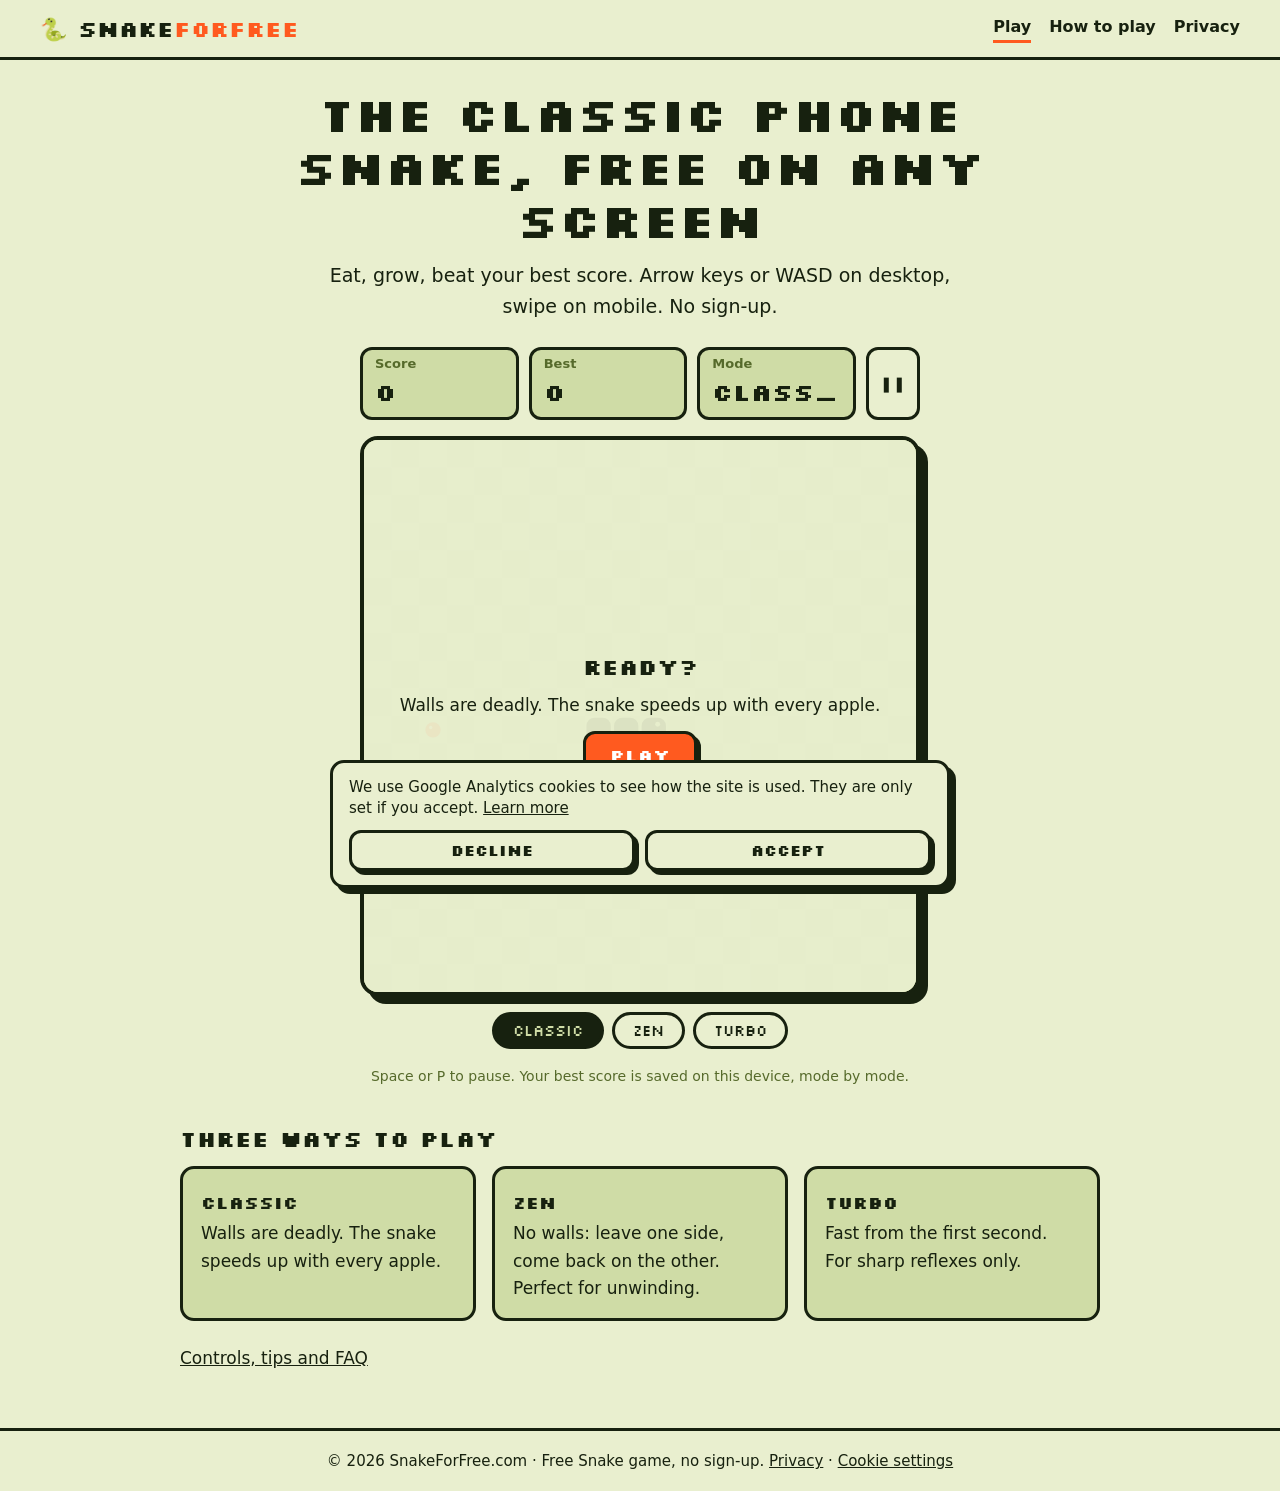
==== index.html @ 2b6e8872 "Add files via upload" ====
<!doctype html>
<html lang="en">
<head>
<meta charset="utf-8">
<meta name="viewport" content="width=device-width, initial-scale=1, viewport-fit=cover">
<title>Free Snake Game Online – Play Snake on Desktop & Mobile | SnakeForFree</title>
<meta name="description" content="Play the classic Snake game online for free: 3 modes, saved high scores, keyboard and touch controls. No sign-up, works on desktop and mobile.">
<link rel="canonical" href="https://snakeforfree.com/">
<meta name="theme-color" content="#e9efcf">
<meta property="og:type" content="website">
<meta property="og:title" content="Free Snake Game Online – Play Snake on Desktop & Mobile | SnakeForFree">
<meta property="og:description" content="Play the classic Snake game online for free: 3 modes, saved high scores, keyboard and touch controls. No sign-up, works on desktop and mobile.">
<meta property="og:url" content="https://snakeforfree.com/">
<meta name="twitter:card" content="summary">
<link rel="icon" href="data:image/svg+xml,<svg xmlns=%22http://www.w3.org/2000/svg%22 viewBox=%220 0 100 100%22><text y=%22.9em%22 font-size=%2290%22>🐍</text></svg>">
<link rel="preconnect" href="https://fonts.googleapis.com">
<link rel="preconnect" href="https://fonts.gstatic.com" crossorigin>
<link rel="stylesheet" href="https://fonts.googleapis.com/css2?family=Silkscreen:wght@400;700&display=swap">
<link rel="stylesheet" href="style.css">
<script type="application/ld+json">{"@context":"https://schema.org","@type":"VideoGame","name":"Snake For Free","url":"https://snakeforfree.com","description":"Free online Snake game, playable with keyboard or touch.","genre":"Arcade","gamePlatform":["Web browser","Mobile"],"inLanguage":"en","offers":{"@type":"Offer","price":"0","priceCurrency":"USD"}}</script>
</head>
<body>
<header class="top">
<a class="logo" href="index.html">🐍 Snake<b>ForFree</b></a>
<nav aria-label="Main navigation">
<a href="index.html" aria-current="page">Play</a>
<a href="how-to-play.html">How to play</a>
<a href="privacy.html">Privacy</a>
</nav>
</header>
<main class="wrap">

<div class="hero">
<h1>The classic phone Snake, free on any screen</h1>
<p class="lead">Eat, grow, beat your best score. Arrow keys or WASD on desktop, swipe on mobile. No sign-up.</p>
</div>

<section class="game" aria-label="Snake game">
<div class="stats">
<div><small>Score</small><b id="score">0</b></div>
<div><small>Best</small><b id="best">0</b></div>
<div><small>Mode</small><b id="modeName">Classic</b></div>
<button id="pause" class="icon" aria-label="Pause">❚❚</button>
</div>
<div class="board-wrap">
<canvas id="board" role="img" aria-label="Snake game board"></canvas>
<div id="overlay" class="overlay">
<h2 id="ovTitle">Ready?</h2>
<p id="ovText"></p>
<button id="play" class="btn">Play</button>
<button id="share" class="btn ghost" hidden>Share my score</button>
</div>
</div>
<div class="modes" role="group" aria-label="Choose a mode">
<button data-mode="classic">Classic</button>
<button data-mode="zen">Zen</button>
<button data-mode="turbo">Turbo</button>
</div>
<div class="dpad" aria-label="Direction pad">
<button data-d="up" aria-label="Up">▲</button>
<button data-d="left" aria-label="Left">◀</button>
<button data-d="down" aria-label="Down">▼</button>
<button data-d="right" aria-label="Right">▶</button>
</div>
<p class="hint">Space or P to pause. Your best score is saved on this device, mode by mode.</p>
</section>

<h2>Three ways to play</h2>
<div class="cards">
<div class="card"><h3>Classic</h3><p>Walls are deadly. The snake speeds up with every apple.</p></div>
<div class="card"><h3>Zen</h3><p>No walls: leave one side, come back on the other. Perfect for unwinding.</p></div>
<div class="card"><h3>Turbo</h3><p>Fast from the first second. For sharp reflexes only.</p></div>
</div>
<p class="more"><a href="how-to-play.html">Controls, tips and FAQ</a></p>

</main>
<footer>© 2026 SnakeForFree.com · Free Snake game, no sign-up. <a href="privacy.html">Privacy</a> · <button type="button" class="linklike" data-cookie-settings>Cookie settings</button></footer>
<script src="consent.js" defer></script>
<script src="snake.js" defer></script>
</body>
</html>
---- style.css ----
:root{--paper:#e9efcf;--lcd:#cfdca6;--ink:#17210f;--mid:#566a2b;--fire:#ff5a1f}
*{box-sizing:border-box;margin:0}
html{-webkit-text-size-adjust:100%}
body{background:var(--paper);color:var(--ink);font:17px/1.6 "Avenir Next",ui-rounded,system-ui,sans-serif;min-height:100dvh;display:flex;flex-direction:column;padding:env(safe-area-inset-top) env(safe-area-inset-right) env(safe-area-inset-bottom) env(safe-area-inset-left)}
a{color:inherit}
.top{display:flex;justify-content:space-between;align-items:center;gap:8px 20px;flex-wrap:wrap;padding:14px clamp(16px,4vw,40px);border-bottom:3px solid var(--ink)}
.logo{font:700 22px Silkscreen,"Courier New",monospace;text-decoration:none}
.logo b{color:var(--fire)}
nav{display:flex;gap:18px;font-weight:700;font-size:16px}
nav a{text-decoration:none;border-bottom:3px solid transparent}
nav a:hover,nav a[aria-current]{border-color:var(--fire)}
.wrap{width:min(100% - 32px,920px);margin:0 auto;padding:28px 0 56px;flex:1}
h1,h2,h3,.btn,.stats b,.modes button{font-family:Silkscreen,"Courier New",monospace}
h1{font-size:clamp(28px,5.4vw,48px);line-height:1.1;margin-bottom:14px;max-width:20ch}
h2{font-size:22px;line-height:1.2;margin:38px 0 10px}
h3{font-size:17px;margin:14px 0 4px}
.lead{max-width:56ch;font-size:19px}
p+p,ol{margin-top:10px}
.tips{padding-left:22px;max-width:60ch}
.tips li{margin:6px 0}
.more{margin-top:24px}
.hero{text-align:center}
.hero h1,.hero .lead{margin-left:auto;margin-right:auto}
.game{margin-top:26px;display:grid;gap:16px;justify-items:center}
.stats{width:min(100%,560px);display:flex;gap:10px}
.stats>div{flex:1;min-width:0;border:3px solid var(--ink);background:var(--lcd);padding:6px 12px;border-radius:12px}
.stats small{display:block;font-size:13px;font-weight:700;color:var(--mid);line-height:1.3}
.stats b{font-size:clamp(15px,4.4vw,24px);display:block;white-space:nowrap;overflow:hidden;text-overflow:ellipsis}
.icon{width:54px;border:3px solid var(--ink);border-radius:12px;background:var(--paper);font-size:15px;cursor:pointer;color:var(--ink)}
.board-wrap{position:relative;width:min(100%,560px);border:4px solid var(--ink);border-radius:18px;box-shadow:8px 8px 0 var(--ink);overflow:hidden;background:var(--lcd)}
canvas{display:block;width:100%;aspect-ratio:1;touch-action:none}
.overlay{position:absolute;inset:0;display:flex;flex-direction:column;align-items:center;justify-content:center;gap:12px;text-align:center;padding:24px;background:#e9efcfee}
.overlay h2{margin:0}
[hidden]{display:none!important}
.btn{display:inline-block;font-weight:700;font-size:17px;text-decoration:none;background:var(--fire);color:#fff;border:3px solid var(--ink);border-radius:12px;padding:10px 24px;box-shadow:4px 4px 0 var(--ink);cursor:pointer;transition:transform .08s,box-shadow .08s}
.btn:active{transform:translate(3px,3px);box-shadow:1px 1px 0 var(--ink)}
.btn.ghost{background:var(--paper);color:var(--ink)}
.modes{display:flex;gap:8px;flex-wrap:wrap;justify-content:center}
.modes button{font-size:15px;border:3px solid var(--ink);background:var(--paper);color:var(--ink);border-radius:999px;padding:6px 18px;cursor:pointer}
.modes button[aria-pressed=true]{background:var(--ink);color:var(--lcd)}
.dpad{display:none;grid-template:64px 64px/repeat(3,72px);gap:8px;grid-template-areas:". u ." "l d r"}
@media (pointer:coarse){.dpad{display:grid}}
.dpad button{border:3px solid var(--ink);border-radius:14px;background:var(--lcd);font-size:22px;color:var(--ink);box-shadow:3px 3px 0 var(--ink);touch-action:none}
.dpad button:active{transform:translate(2px,2px);box-shadow:1px 1px 0 var(--ink)}
.dpad [data-d=up]{grid-area:u}.dpad [data-d=left]{grid-area:l}.dpad [data-d=down]{grid-area:d}.dpad [data-d=right]{grid-area:r}
.hint{font-size:14px;color:var(--mid);text-align:center}
.cards{display:grid;grid-template-columns:repeat(auto-fit,minmax(230px,1fr));gap:16px;margin-top:14px}
.card{border:3px solid var(--ink);border-radius:14px;padding:6px 18px 16px;background:var(--lcd)}
footer{border-top:3px solid var(--ink);padding:18px 16px;text-align:center;font-size:15px}
:focus-visible{outline:3px solid var(--fire);outline-offset:3px}
@media (prefers-reduced-motion:reduce){*{transition:none!important}}
#cookie-banner{position:fixed;left:12px;right:12px;bottom:calc(12px + env(safe-area-inset-bottom));z-index:50;max-width:620px;margin:0 auto;background:var(--paper);border:3px solid var(--ink);border-radius:14px;box-shadow:6px 6px 0 var(--ink);padding:14px 16px;display:grid;gap:10px}
#cookie-banner p{font-size:15px;line-height:1.45}
.cookie-actions{display:flex;gap:10px}
.cookie-actions .btn{flex:1;font-size:15px;padding:8px 14px;text-align:center}
.linklike{font:inherit;background:none;border:0;padding:0;color:inherit;text-decoration:underline;cursor:pointer}
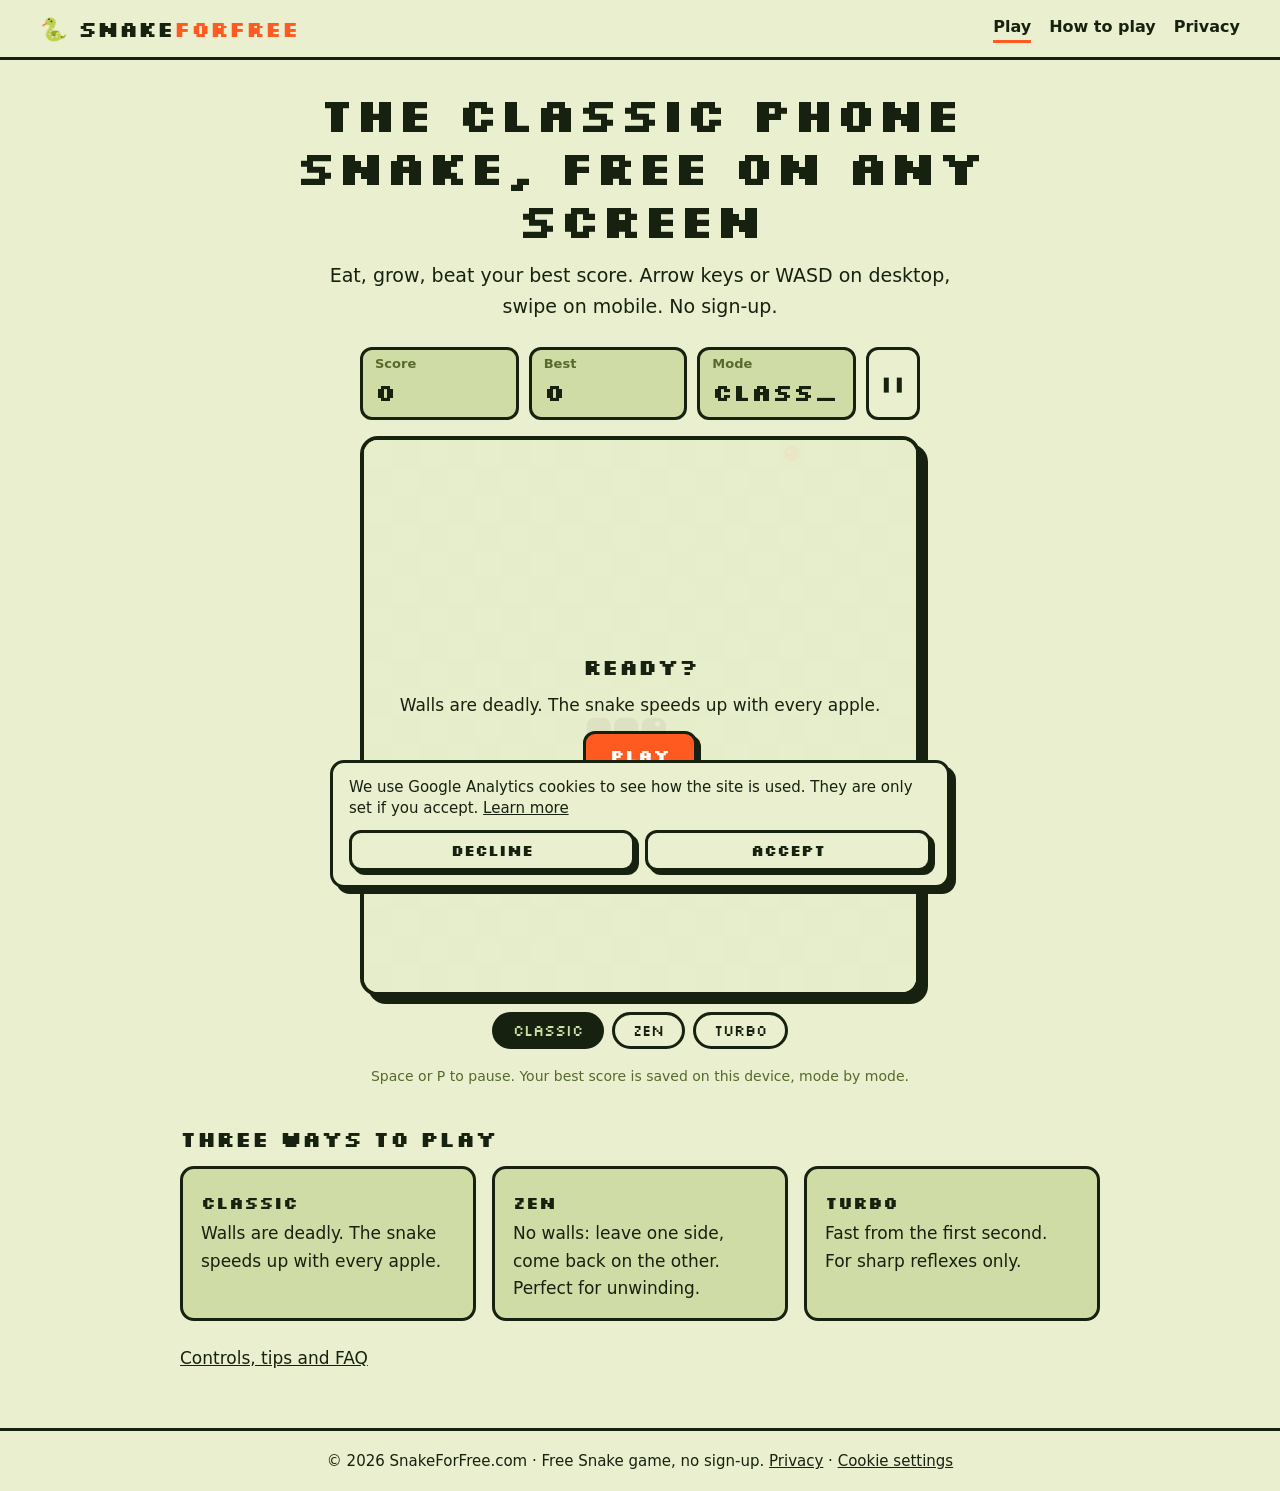
==== commit 39e610cc: "Update index.html" ====
--- a/index.html
+++ b/index.html
@@ -1,6 +1,18 @@
 <!doctype html>
 <html lang="en">
 <head>
+
+
+<!-- Google tag (gtag.js) -->
+<script async src="https://www.googletagmanager.com/gtag/js?id=G-NVHCJTX9R1"></script>
+<script>
+  window.dataLayer = window.dataLayer || [];
+  function gtag(){dataLayer.push(arguments);}
+  gtag('js', new Date());
+
+  gtag('config', 'G-NVHCJTX9R1');
+</script>
+
 <meta charset="utf-8">
 <meta name="viewport" content="width=device-width, initial-scale=1, viewport-fit=cover">
 <title>Free Snake Game Online – Play Snake on Desktop & Mobile | SnakeForFree</title>
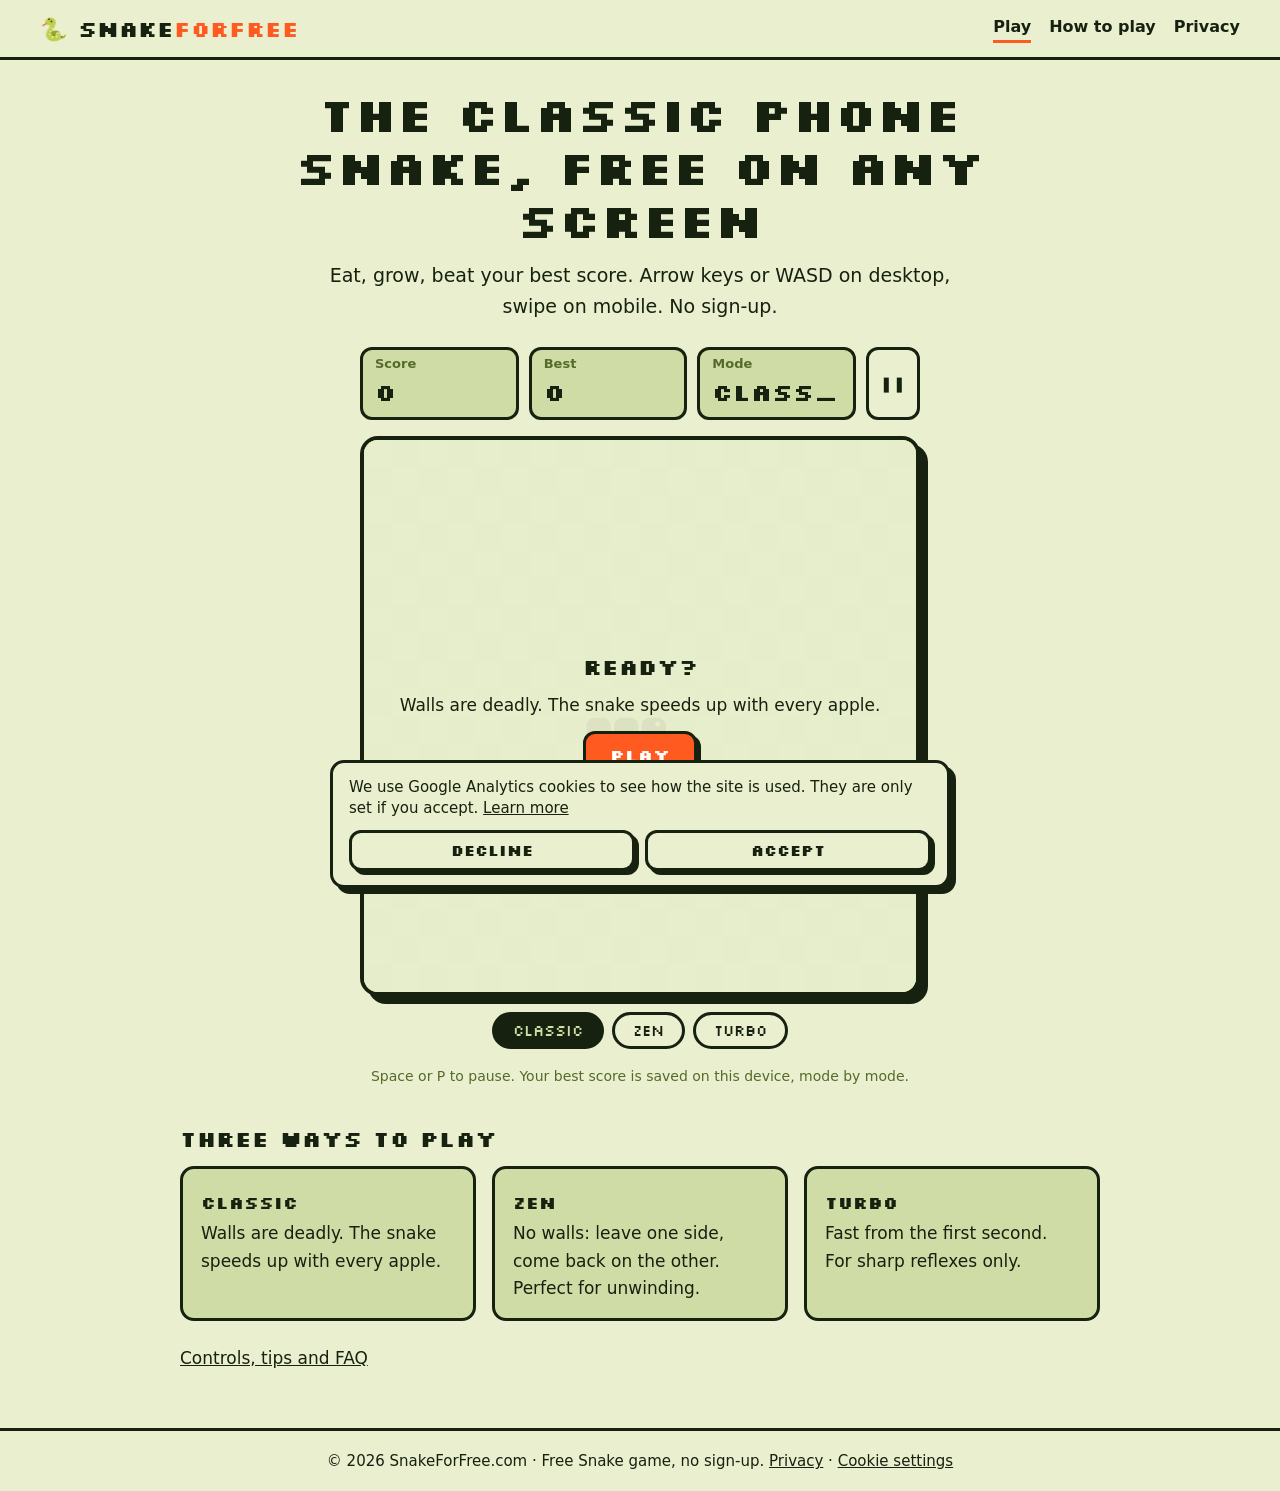
==== commit ac3383ee: "Update index.html" ====
--- a/index.html
+++ b/index.html
@@ -1,17 +1,6 @@
 <!doctype html>
 <html lang="en">
 <head>
-
-
-<!-- Google tag (gtag.js) -->
-<script async src="https://www.googletagmanager.com/gtag/js?id=G-NVHCJTX9R1"></script>
-<script>
-  window.dataLayer = window.dataLayer || [];
-  function gtag(){dataLayer.push(arguments);}
-  gtag('js', new Date());
-
-  gtag('config', 'G-NVHCJTX9R1');
-</script>
 
 <meta charset="utf-8">
 <meta name="viewport" content="width=device-width, initial-scale=1, viewport-fit=cover">
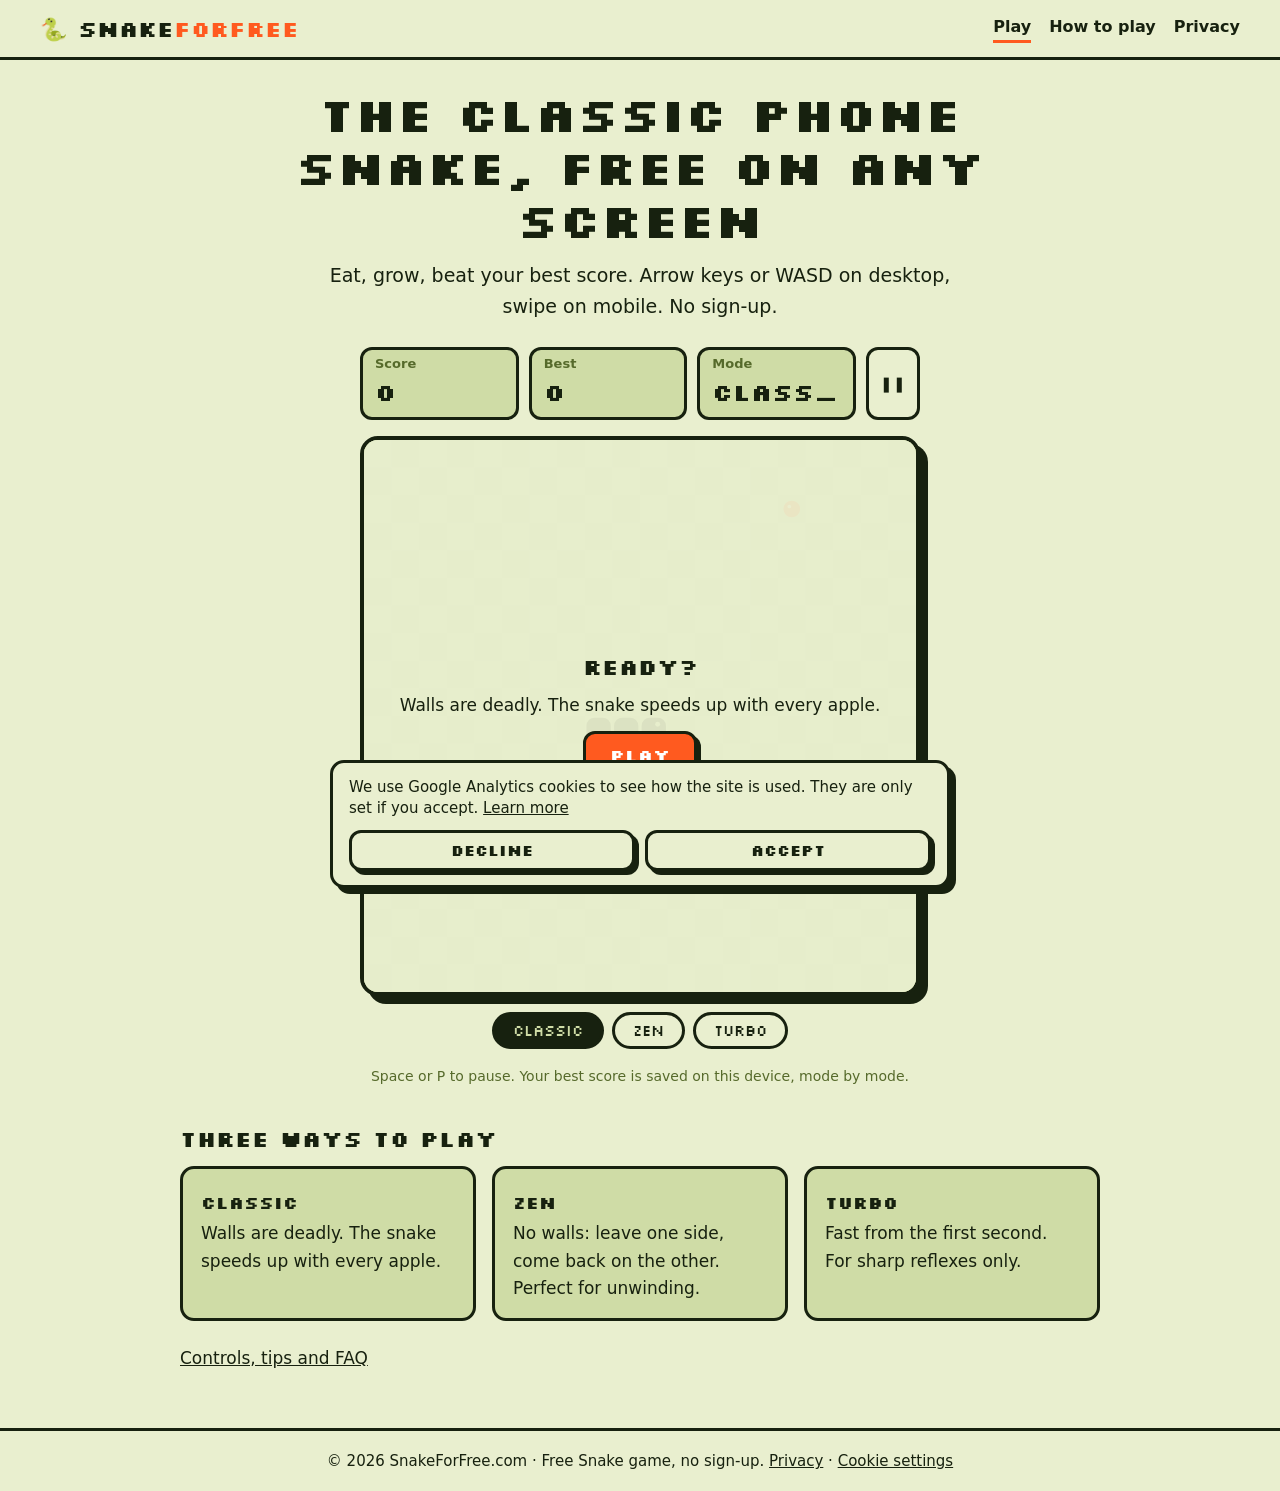
==== commit 1894928c: "Add files via upload" ====
--- a/index.html
+++ b/index.html
@@ -1,7 +1,6 @@
 <!doctype html>
 <html lang="en">
 <head>
-
 <meta charset="utf-8">
 <meta name="viewport" content="width=device-width, initial-scale=1, viewport-fit=cover">
 <title>Free Snake Game Online – Play Snake on Desktop & Mobile | SnakeForFree</title>
@@ -13,7 +12,10 @@
 <meta property="og:description" content="Play the classic Snake game online for free: 3 modes, saved high scores, keyboard and touch controls. No sign-up, works on desktop and mobile.">
 <meta property="og:url" content="https://snakeforfree.com/">
 <meta name="twitter:card" content="summary">
-<link rel="icon" href="data:image/svg+xml,<svg xmlns=%22http://www.w3.org/2000/svg%22 viewBox=%220 0 100 100%22><text y=%22.9em%22 font-size=%2290%22>🐍</text></svg>">
+<link rel="icon" href="favicon.ico" sizes="48x48">
+<link rel="icon" href="favicon.svg" type="image/svg+xml">
+<link rel="apple-touch-icon" href="apple-touch-icon.png">
+<link rel="manifest" href="site.webmanifest">
 <link rel="preconnect" href="https://fonts.googleapis.com">
 <link rel="preconnect" href="https://fonts.gstatic.com" crossorigin>
 <link rel="stylesheet" href="https://fonts.googleapis.com/css2?family=Silkscreen:wght@400;700&display=swap">
